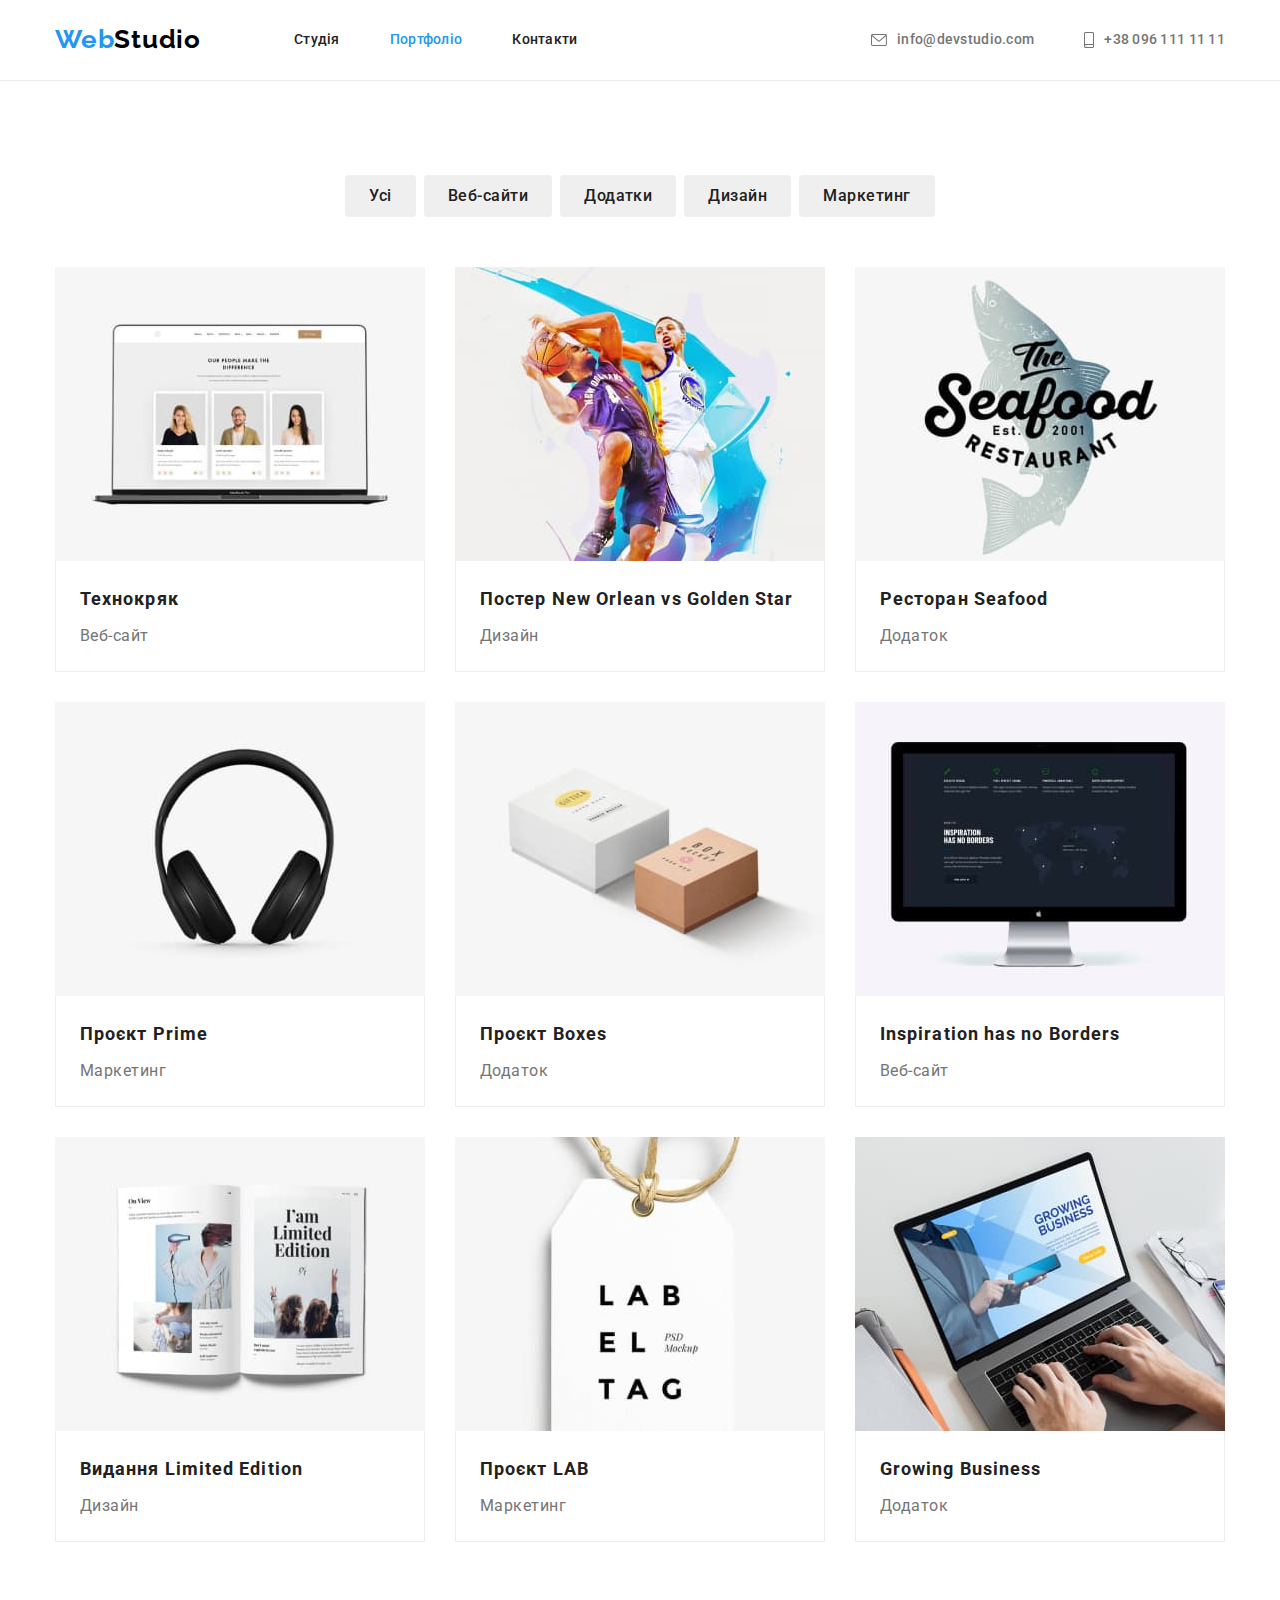
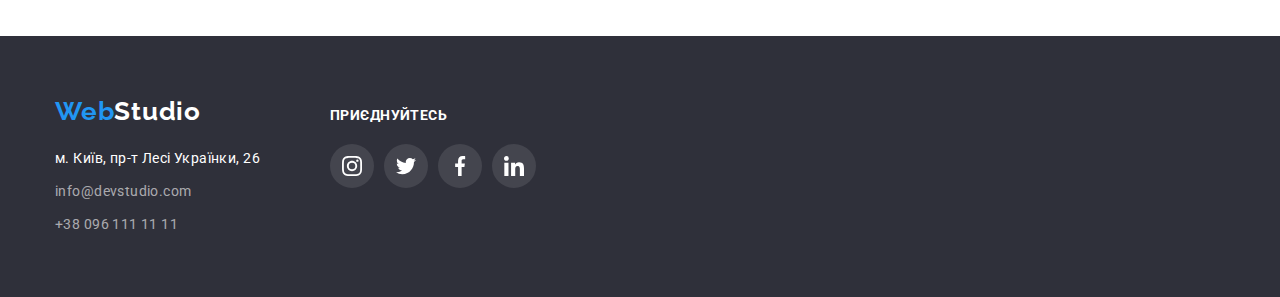
==== portfolio.html @ c270d24d "Initial commit" ====
<!DOCTYPE html>
<html lang="uk">
  <head>
    <meta charset="UTF-8" />
    <meta http-equiv="X-UA-Compatible" content="IE=edge" />
    <meta name="viewport" content="width=device-width, initial-scale=1.0" />
    <title>Студія</title>
    <link
      href="https://fonts.googleapis.com/css2?family=Raleway:wght@700&family=Roboto:wght@400;500;700;900&display=swap"
      rel="stylesheet"
    />
    <link rel="stylesheet" href="./css/modern-normalize.css" />
    <link rel="stylesheet" href="./css/styles.css" />
  </head>
  <body>
    <header class="header">
      <div class="container main-nav">
        <nav class="nav">
          <a href="./index.html" class="logo"
            ><span class="primary">Web</span><span class="secondary">Studio</span></a
          >
          <ul class="menu-nav list">
            <li class="list-item"><a href="./index.html" class="link">Студія</a></li>
            <li class="list-item"><a href="./portfolio.html" class="link current">Портфоліо</a></li>
            <li class="list-item"><a href="" class="link">Контакти</a></li>
          </ul>
        </nav>
        <ul class="contact-nav list">
          <li class="list-item">
            <a href="mailto:info@devstudio.com" class="link envelope"
              ><svg class="header-icon envelope" width="16" height="12">
                <use href="./images/icons.svg#icon-envelope"></use></svg
              >info@devstudio.com</a
            >
          </li>
          <li class="list-item">
            <a href="tel:+380961111111" class="link smartphone"
              ><svg class="header-icon smartphone" width="10" height="16">
                <use href="./images/icons.svg#icon-smartphone"></use></svg
              >+38 096 111 11 11</a
            >
          </li>
        </ul>
      </div>
    </header>
    <main>
      <section class="examples section">
        <div class="container">
          <h2 class="visually-hidden">Наші роботи</h2>
          <ul class="button-list list">
            <li class="list-item"><button type="button" class="button">Усі</button></li>
            <li class="list-item"><button type="button" class="button">Веб-сайти</button></li>
            <li class="list-item"><button type="button" class="button">Додатки</button></li>
            <li class="list-item"><button type="button" class="button">Дизайн</button></li>
            <li class="list-item"><button type="button" class="button">Маркетинг</button></li>
          </ul>
          <ul class="portfolio-list list">
            <li class="list-item">
              <a href="" class="link">
                <div class="product-thumb">
                  <img src="./images/portfolio1.jpg" alt="Технокряк" width="370" height="294" />
                  <div class="product-overlay">
                    <p class="product-meta">
                      Ресурс пропонує комплексні пропозиції з різним рівнем функціоналу та сервісів.
                      Все це дозволить відвідувачу отримати вичерпні відомості про компанію чи
                      приватну особу.
                    </p>
                  </div>
                </div>
                <div class="info">
                  <h3 class="name">Технокряк</h3>
                  <p class="category">Веб-сайт</p>
                </div></a
              >
            </li>
            <li class="list-item">
              <a href="" class="link"
                ><div class="product-thumb">
                  <img src="./images/portfolio2.jpg" alt="Технокряк" width="370" height="294" />
                  <div class="product-overlay">
                    <p class="product-meta">
                      Ресурс пропонує комплексні пропозиції з різним рівнем функціоналу та сервісів.
                      Все це дозволить відвідувачу отримати вичерпні відомості про компанію чи
                      приватну особу.
                    </p>
                  </div>
                </div>
                <div class="info">
                  <h3 class="name">Постер New Orlean vs Golden Star</h3>
                  <p class="category">Дизайн</p>
                </div></a
              >
            </li>
            <li class="list-item">
              <a href="" class="link"
                ><div class="product-thumb">
                  <img src="./images/portfolio3.jpg" alt="Технокряк" width="370" height="294" />
                  <div class="product-overlay">
                    <p class="product-meta">
                      Ресурс пропонує комплексні пропозиції з різним рівнем функціоналу та сервісів.
                      Все це дозволить відвідувачу отримати вичерпні відомості про компанію чи
                      приватну особу.
                    </p>
                  </div>
                </div>
                <div class="info">
                  <h3 class="name">Ресторан Seafood</h3>
                  <p class="category">Додаток</p>
                </div></a
              >
            </li>
            <li class="list-item">
              <a href="" class="link">
                <div class="product-thumb">
                  <img src="./images/portfolio4.jpg" alt="Технокряк" width="370" height="294" />
                  <div class="product-overlay">
                    <p class="product-meta">
                      Ресурс пропонує комплексні пропозиції з різним рівнем функціоналу та сервісів.
                      Все це дозволить відвідувачу отримати вичерпні відомості про компанію чи
                      приватну особу.
                    </p>
                  </div>
                </div>
                <div class="info">
                  <h3 class="name">Проєкт Prime</h3>
                  <p class="category">Маркетинг</p>
                </div></a
              >
            </li>
            <li class="list-item">
              <a href="" class="link"
                ><div class="product-thumb">
                  <img src="./images/portfolio5.jpg" alt="Технокряк" width="370" height="294" />
                  <div class="product-overlay">
                    <p class="product-meta">
                      Ресурс пропонує комплексні пропозиції з різним рівнем функціоналу та сервісів.
                      Все це дозволить відвідувачу отримати вичерпні відомості про компанію чи
                      приватну особу.
                    </p>
                  </div>
                </div>
                <div class="info">
                  <h3 class="name">Проєкт Boxes</h3>
                  <p class="category">Додаток</p>
                </div></a
              >
            </li>
            <li class="list-item">
              <a href="" class="link"
                ><div class="product-thumb">
                  <img src="./images/portfolio6.jpg" alt="Технокряк" width="370" height="294" />
                  <div class="product-overlay">
                    <p class="product-meta">
                      Ресурс пропонує комплексні пропозиції з різним рівнем функціоналу та сервісів.
                      Все це дозволить відвідувачу отримати вичерпні відомості про компанію чи
                      приватну особу.
                    </p>
                  </div>
                </div>
                <div class="info">
                  <h3 class="name">Inspiration has no Borders</h3>
                  <p class="category">Веб-сайт</p>
                </div></a
              >
            </li>
            <li class="list-item">
              <a href="" class="link"
                ><div class="product-thumb">
                  <img src="./images/portfolio7.jpg" alt="Технокряк" width="370" height="294" />
                  <div class="product-overlay">
                    <p class="product-meta">
                      Ресурс пропонує комплексні пропозиції з різним рівнем функціоналу та сервісів.
                      Все це дозволить відвідувачу отримати вичерпні відомості про компанію чи
                      приватну особу.
                    </p>
                  </div>
                </div>
                <div class="info">
                  <h3 class="name">Видання Limited Edition</h3>
                  <p class="category">Дизайн</p>
                </div></a
              >
            </li>
            <li class="list-item">
              <a href="" class="link"
                ><div class="product-thumb">
                  <img src="./images/portfolio8.jpg" alt="Технокряк" width="370" height="294" />
                  <div class="product-overlay">
                    <p class="product-meta">
                      Ресурс пропонує комплексні пропозиції з різним рівнем функціоналу та сервісів.
                      Все це дозволить відвідувачу отримати вичерпні відомості про компанію чи
                      приватну особу.
                    </p>
                  </div>
                </div>
                <div class="info">
                  <h3 class="name">Проєкт LAB</h3>
                  <p class="category">Маркетинг</p>
                </div></a
              >
            </li>
            <li class="list-item">
              <a href="" class="link"
                ><div class="product-thumb">
                  <img src="./images/portfolio9.jpg" alt="Технокряк" width="370" height="294" />
                  <div class="product-overlay">
                    <p class="product-meta">
                      Ресурс пропонує комплексні пропозиції з різним рівнем функціоналу та сервісів.
                      Все це дозволить відвідувачу отримати вичерпні відомості про компанію чи
                      приватну особу.
                    </p>
                  </div>
                </div>
                <div class="info">
                  <h3 class="name">Growing Business</h3>
                  <p class="category">Додаток</p>
                </div></a
              >
            </li>
          </ul>
        </div>
      </section>
    </main>
    <footer class="footer">
      <div class="container">
        <div class="footer-nav">
          <a href="./index.html" class="logo"
            ><span class="primary">Web</span><span class="secondary second">Studio</span></a
          >
          <address>
            <ul class="contact list">
              <li class="list-item">
                <a
                  href="https://goo.gl/maps/WGz5SJTLMQsoGpVZA"
                  target="_blank"
                  rel="noopener noreferrer nofollow"
                  class="link address"
                  >м. Київ, пр-т Лесі Українки, 26
                </a>
              </li>
              <li class="list-item">
                <a href="mailto:info@devstudio.com" class="link">info@devstudio.com</a>
              </li>
              <li class="list-item">
                <a href="tel:+380961111111" class="link">+38 096 111 11 11</a>
              </li>
            </ul>
          </address>
        </div>

        <div class="socials-footer">
          <p class="footer-join">приєднуйтесь</p>
          <ul class="socials-list list">
            <li class="list-item">
              <a href="https://www.instagram.com/?hl=uk" class="link"
                ><svg class="social-icon" width="20" height="20">
                  <use href="./images/icons.svg#icon-instagram"></use></svg
              ></a>
            </li>
            <li class="list-item">
              <a href="https://twitter.com/?lang=uk" class="link"
                ><svg class="social-icon" width="20" height="20">
                  <use href="./images/icons.svg#icon-twitter"></use></svg
              ></a>
            </li>
            <li class="list-item">
              <a href="https://www.facebook.com/" class="link"
                ><svg class="social-icon" width="20" height="20">
                  <use href="./images/icons.svg#icon-facebook"></use></svg
              ></a>
            </li>
            <li class="list-item">
              <a href="https://ua.linkedin.com/" class="link">
                <svg class="social-icon" width="20" height="20">
                  <use href="./images/icons.svg#icon-linkedin"></use>
                </svg>
              </a>
            </li>
          </ul>
        </div>
      </div>
    </footer>
  </body>
</html>
---- css/styles.css ----
/* html {
  box-sizing: border-box;
}
*,
*::before,
*::after {
  box-sizing: inherit;
} */
:root {
  --main-color: #212121;
  --logo-color: #000000;
  --phone-color: #757575;
  --primary-color: #ffffff;
  --accent-color: #2196f3;
  --hero-color: #2f303a;
  --layout-color: rgba(47, 48, 58, 0.4);
  --box-shadow-color: rgba(0, 0, 0, 0.15);
  --adress-color: rgba(255, 255, 255, 0.6);
  --footer-socials-bg-color: rgba(255, 255, 255, 0.1);
  --border-bottom-color: #ececec;
  --examples-border-color: #eeeeee;
  --team-section-bg-color: #f5f4fa;
  --clients-logo-color: #afb1b8;
  --activity-meta-color: rgba(47, 48, 58, 0.8);
  --close-border-color: rgba(0, 0, 0, 0.1);
  --data-modal-color: rgba(0, 0, 0, 0.2);
  --product-overlay-color: rgba(33, 150, 243, 0.9);
  --indent: 30px;
  --items: 3;
  --timing-function: cubic-bezier(0.4, 0, 0.2, 1);
}
/* Selectors */
body {
  font-family: 'Roboto', 'Times New Roman', 'Verdana', 'Tahoma', sans-serif;
  margin: 0;
  background-color: var(--primary-color);
  color: var(--main-color);
}
/* resets */
.list {
  padding: 0;
  margin: 0;
  list-style: none;
}
h1,
h2,
h3,
h4,
h5,
h6,
p {
  margin: 0;
}
.link {
  text-decoration: none;
  color: currentColor;
}
img {
  display: block;
  max-width: 100%;
  height: auto;
}
.button {
  display: inline-block;
  text-align: center;
  font-family: inherit;
  cursor: pointer;
  color: inherit;
  border-color: transparent;
}

.container {
  margin-left: auto;
  margin-right: auto;
  /* width: 1230px; */
  width: 1200px;
  padding-left: 15px;
  padding-right: 15px;
  /* outline: 2px solid tomato; */
}

.section {
  padding-top: 94px;
  padding-bottom: 94px;
}
.card-set {
  display: flex;
  flex-wrap: wrap;
  gap: var(--indent);
}

.card-set-item {
  flex-basis: calc((100% - var(--indent) * (var(--items) - 1)) / (var(--items)));
}
/* Header */
.header {
  border-bottom: 1px solid var(--border-bottom-color);
}

.logo {
  padding-top: 24px;
  padding-bottom: 25px;
  font-family: Raleway;
  font-weight: 700;
  font-size: 26px;
  line-height: 1.19;
  letter-spacing: 0.03em;
  text-decoration: none;
}

.logo > .primary {
  color: var(--accent-color);
}
.logo > .secondary {
  color: var(--logo-color);
}
.main-nav {
  display: flex;
  align-items: center;
}
.nav {
  display: flex;
  align-items: center;
}
.menu-nav {
  display: flex;
  margin-left: 93px;
}
.menu-nav .link {
  display: block;
  padding-top: 32px;
  padding-bottom: 32px;
  font-weight: 500;
  font-size: 14px;
  line-height: 1.14;
  letter-spacing: 0.02em;
  color: inherit;
  transition: color 250ms cubic-bezier(0.4, 0, 0.2, 1);
}
.menu-nav .link:hover,
.menu-nav .link:focus {
  color: var(--accent-color);
}
.menu-nav .link.current {
  position: relative;
  color: var(--accent-color);
}
.current::after {
  display: block;
  content: '';
  position: absolute;
  width: 100%;
  height: 4px;
  left: 0;
  bottom: 0;
  border-radius: 2px;
  background-color: var(--accent-color);
  opacity: 0;
  animation: show 250ms cubic-bezier(0.4, 0, 0.2, 1);
  animation-fill-mode: forwards;
}

.menu-nav .list-item + .list-item {
  margin-left: 50px;
}

.contact-nav {
  display: flex;
  margin-left: auto;
}
/* .contact-nav .list-item {
  display: inline-flex;
  align-items: center;
  color: var(--phone-color);
} */
.contact-nav .list-item + .list-item {
  margin-left: 50px;
}
.contact-nav .link {
  display: inline-flex;
  align-items: center;
  padding-top: 32px;
  padding-bottom: 32px;
  font-weight: 500;
  font-size: 14px;
  line-height: 1.14;
  letter-spacing: 0.02em;
  color: var(--phone-color);
  transition: color 250ms cubic-bezier(0.4, 0, 0.2, 1);
}
.header-icon {
  margin-right: 10px;
}

/* .contact-nav .list-item:nth-child(1) .link:before */
/* .contact-nav .link:before {
  display: inline-block;
  content: '';
  width: 16px;
  height: 12px;
  margin-right: 10px;
}
.envelope::before {
  background-image: url('../images/envelope.svg');
}
.smartphone::before {
  background-image: url('../images/smartphone.svg');
} */
.contact-nav .link:hover,
.contact-nav .link:focus {
  color: var(--accent-color);
}
.header-icon {
  fill: currentColor;
}

/* .header-icon.smartphone:hover {
  fill: var(--accent-color);
} */
/* Hero */

.hero {
  padding-top: 200px;
  padding-bottom: 200px;
  max-width: 1600px;
  height: 600px;
  margin-left: auto;
  margin-right: auto;
  background-color: var(--hero-color);
  background-image: linear-gradient(to right, var(--layout-color), var(--layout-color)),
    url('../images/hero.jpg');
  background-repeat: no-repeat;
  background-position: center;
  text-align: center;
}

.hero-title {
  /* margin-top: 0; */
  margin-bottom: 30px;
  font-weight: 900;
  font-size: 44px;
  line-height: 1.36;
  letter-spacing: 0.06em;
  text-transform: uppercase;
  color: var(--primary-color);
}
.hero .button {
  background: var(--accent-color);
  box-shadow: 0px 4px 4px var(--box-shadow-color);
  border-radius: 4px;
  padding: 10px 32px;
  font-weight: 700;
  font-size: 16px;
  line-height: 1.88;
  align-items: center;
  letter-spacing: 0.06em;
  color: var(--primary-color);
}
/* Features */
.without-padding {
  padding-bottom: 0;
}
.visually-hidden {
  position: absolute;
  width: 1px;
  height: 1px;
  margin: -1px;
  border: 0;
  padding: 0;

  white-space: nowrap;
  clip-path: inset(100%);
  clip: rect(0 0 0 0);
  overflow: hidden;
}
.feature-list {
  display: flex;
  flex-wrap: wrap;
}
.feature-list .list-item {
  --items: 4;
  flex-basis: calc((100% - var(--indent) * (var(--items) - 1)) / (var(--items)));
}
.wrapper {
  display: flex;
  align-items: center;
  justify-content: center;
  margin-bottom: 30px;
  background-color: var(--team-section-bg-color);
  width: 100%;
  height: 120px;
}

.feature-list > .list-item + .list-item {
  margin-left: 30px;
}

.features h3 {
  /* margin-top: 0; */
  margin-bottom: 10px;
  font-weight: 700;
  font-size: 14px;
  line-height: 1.14;
  letter-spacing: 0.03em;
  text-transform: uppercase;
}
.features p {
  /* margin-top: 0;
  margin-bottom: 0; */
  font-size: 14px;
  line-height: 1.71;
  /* or 171% */
  letter-spacing: 0.03em;
  color: var(--phone-color);
}
/* Activity images */
.activity .title,
.team .title,
.clients .title {
  /* margin-top: 0; */
  margin-bottom: 50px;
  font-weight: 700;
  font-size: 36px;
  line-height: 1.17;
  text-align: center;
  letter-spacing: 0.03em;
}
.activity-list {
  display: flex;
  flex-wrap: wrap;
}
/* .activity-list img,
.team-list img {
  display: block;
} */
.activity-list > .list-item + .list-item,
.team-list > .list-item + .list-item {
  margin-left: 30px;
}
.activity-thumb {
  position: relative;
}
.activity-meta {
  position: absolute;
  bottom: 0;
  left: 0;
  background-color: var(--activity-meta-color);
  width: 100%;
  height: 70px;
}
.activity-name {
  position: absolute;
  font-weight: 700;
  font-size: 14px;
  line-height: 1.14;
  text-align: center;
  letter-spacing: 0.03em;
  text-transform: uppercase;
  color: var(--primary-color);
  top: 50%;
  left: 50%;
  transform: translate(-50%, -50%);
}
/* Team */
.team.section {
  background-color: var(--team-section-bg-color);
}
.team-list {
  display: flex;
  flex-wrap: wrap;
}
.team-list > .list-item {
  background-color: var(--primary-color);
  box-shadow: 0px 1px 3px rgba(0, 0, 0, 0.12), 0px 1px 1px rgba(0, 0, 0, 0.14),
    0px 2px 1px rgba(0, 0, 0, 0.2);
  border-radius: 0px 0px 4px 4px;
}
/* .teammate img {
  margin-bottom: 30px;
} */
.teammate-info {
  padding-top: 30px;
  padding-bottom: 30px;
}
.teammate .name {
  /* margin-top: 0; */
  margin-bottom: 10px;
  font-weight: 500;
  font-size: 16px;
  line-height: 1.19;
  text-align: center;
  letter-spacing: 0.03em;
}
.teammate .post {
  /* margin-top: 0; */
  margin-bottom: 16px;
  font-size: 16px;
  line-height: 1.19;
  text-align: center;
  letter-spacing: 0.03em;
  color: var(--phone-color);
}
.socials-list {
  display: flex;
  gap: 10px;
  justify-content: center;
}
.socials-list > .list-item {
  flex-basis: 44px;
}
.teammate-info .link {
  width: 44px;
  height: 44px;
  padding: 12px;

  border-radius: 50%;
  display: block;
  background-color: transparent;
  color: var(--clients-logo-color);
  transition: color 250ms cubic-bezier(0.4, 0, 0.2, 1),
    background-color 250ms cubic-bezier(0.4, 0, 0.2, 1);
}
.teammate-info .link:hover,
.teammate-info .link:focus {
  background-color: var(--accent-color);
  color: var(--primary-color);
}
.teammate-info .social-icon {
  fill: currentColor;
}

/* Clients */
.clients-list {
  display: flex;
  justify-content: center;
  gap: var(--indent);
  cursor: pointer;
}

.clients-list .link {
  display: flex;
  align-items: center;
  justify-content: center;
  width: 170px;
  height: 92px;
  border: 1px solid var(--clients-logo-color);
  border-radius: 4px;
  color: var(--clients-logo-color);
  transition: color 250ms cubic-bezier(0.4, 0, 0.2, 1),
    border-color 250ms cubic-bezier(0.4, 0, 0.2, 1);
}
.clients-list .link:hover,
.clients-list .link:focus {
  color: var(--accent-color);
  border-color: var(--accent-color);
}
.clients-logo {
  display: block;
  fill: currentColor;
}
/* Footer */
.footer {
  background-color: var(--hero-color);
  padding-top: 60px;
  padding-bottom: 60px;
}
.footer .logo {
  display: inline-block;
  padding: 0;
  margin-bottom: 20px;
}
.contact.list .list-item:not(:last-child) {
  margin-bottom: 9px;
}
.contact .link {
  font-style: normal;
  font-size: 14px;
  line-height: 1.71;
  /* or 171% */
  letter-spacing: 0.03em;
  color: var(--adress-color);
}
.link.address {
  color: var(--primary-color);
}
.secondary.second {
  color: var(--primary-color);
}
.footer-join {
  font-weight: 700;
  font-size: 14px;
  line-height: 1.14;
  letter-spacing: 0.03em;
  text-transform: uppercase;
  color: var(--primary-color);
  margin-bottom: 20px;
}
.socials-footer .link {
  width: 44px;
  height: 44px;
  padding: 12px;
  border-radius: 50%;
  display: block;
  background-color: var(--footer-socials-bg-color);
  color: var(--primary-color);
  transition: color 250ms cubic-bezier(0.4, 0, 0.2, 1),
    background-color 250ms cubic-bezier(0.4, 0, 0.2, 1);
}
.socials-footer .link:hover,
.socials-footer .link:focus {
  background-color: var(--accent-color);
  color: var(--primary-color);
}
.socials-footer .social-icon {
  fill: currentColor;
}
.footer .container {
  display: flex;
  align-items: baseline;
  gap: 70px;
}
/* Portfolio */
.button-list {
  display: flex;
  text-align: center;
  align-items: center;
  justify-content: center;
  margin-bottom: 50px;
}
/* .socials-footer {
  align-self: flex-start;
  margin-top: 12px;
} */
.examples .button {
  padding: 6px 22px;
  font-weight: 500;
  font-size: 16px;
  line-height: 1.62;
  text-align: center;
  letter-spacing: 0.03em;
  border-radius: 4px;
  transition: color 250ms cubic-bezier(0.4, 0, 0.2, 1),
    background-color 250ms cubic-bezier(0.4, 0, 0.2, 1),
    box-shadow 250ms cubic-bezier(0.4, 0, 0.2, 1);
}
.button-list .list-item:not(:first-child) {
  margin-left: 8px;
}
.examples .button:hover,
.examples .button:focus {
  background-color: var(--accent-color);
  color: var(--primary-color);
  box-shadow: 0px 3px 1px rgba(0, 0, 0, 0.1), 0px 1px 2px rgba(0, 0, 0, 0.08),
    0px 2px 2px rgba(0, 0, 0, 0.12);
}
.examples .name {
  /* margin-top: 0; */
  margin-bottom: 4px;
  font-weight: 700;
  font-size: 18px;
  line-height: 2;
  letter-spacing: 0.06em;
}
.examples .category {
  /* margin-top: 0;
  margin-bottom: 0; */
  font-size: 16px;
  line-height: 1.88;
  letter-spacing: 0.03em;
  color: var(--phone-color);
}
.portfolio-list {
  display: flex;
  flex-wrap: wrap;
  justify-content: center;
  /* margin-right: -15px; */
}
/* .portfolio-list img {
  display: block;
  max-width: 100%;
  height: auto; 
} */

/* .portfolio-list .list-item {
  width: 370px;
  width: calc((100% - 60px) / 3);
  margin-right: 15px; 
  }*/

.portfolio-list .list-item:not(:nth-child(3n)) {
  margin-right: 30px;
}

.portfolio-list .list-item:not(:nth-last-child(-n + 3)) {
  margin-bottom: 30px;
}

.portfolio-list img {
  margin-right: 0px;
  /* margin-bottom: 20px; */
}
.info {
  padding: 20px 24px;
  border: 1px solid var(--examples-border-color);
  border-top: none;
}
.portfolio-list .list-item {
  flex-basis: calc((100% - var(--indent) * (var(--items) - 1)) / (var(--items)));
  transition: box-shadow 250ms cubic-bezier(0.4, 0, 0.2, 1);
}
.portfolio-list .list-item:hover {
  box-shadow: 0px 1px 1px rgba(0, 0, 0, 0.12), 0px 4px 4px rgba(0, 0, 0, 0.06),
    1px 4px 6px rgba(0, 0, 0, 0.16);
}
/* .product-thumb:hover::before {
  opacity: 1;
} */
.product-thumb {
  position: relative;
  width: 370px;
  height: 294px;
  overflow: hidden;
}
.product-overlay {
  position: absolute;
  top: 0;
  left: 0;
  width: 100%;
  height: 100%;
  color: var(--primary-color);
  background-color: var(--product-overlay-color);

  transform: translateY(100%);
  opacity: 0;
  transition: transform 250ms cubic-bezier(0.4, 0, 0.2, 1),
    opacity 250ms cubic-bezier(0.4, 0, 0.2, 1);
}
.portfolio-list .list-item:hover .product-overlay {
  transform: translateY(0);
  opacity: 1;
}
.product-meta {
  position: absolute;
  top: 50%;
  left: 50%;
  width: 322px;
  font-size: 18px;
  line-height: 1.56;
  letter-spacing: 0.03em;
  transform: translate(-50%, -50%);
}
.data-modal {
  position: fixed;
  top: 0;
  left: 0;
  width: 100%;
  height: 100%;
  background-color: var(--data-modal-color);

  opacity: 1;

  transition: opacity 250ms cubic-bezier(0.4, 0, 0.2, 1);
}

.data-modal.is-hidden {
  opacity: 0;
  pointer-events: none;
}

.data-modal.is-hidden .modal {
  transform: translate(-50%, -50%) scale(1.1);
}

.modal {
  position: absolute;
  top: 50%;
  left: 50%;

  min-width: 528px;
  min-height: 581px;
  padding: 15px;

  background-color: var(--primary-color);

  transform: translate(-50%, -50%) scale(1);

  transition: transform 250ms cubic-bezier(0.4, 0, 0.2, 1);
}
.modal-close {
  display: flex;
  align-items: center;
  justify-content: center;
  position: absolute;
  top: 0;
  right: 0;
  width: 30px;
  height: 30px;
  margin-right: 8px;
  margin-top: 8px;
  border-radius: 50%;
  color: var(--logo-color);
  background-color: var(--primary-color);
  border: 1px solid var(--close-border-color);
}
.close-button {
  fill: currentColor;
}
@keyframes show {
  0% {
    opacity: 0;
  }
  100% {
    opacity: 1;
  }
}
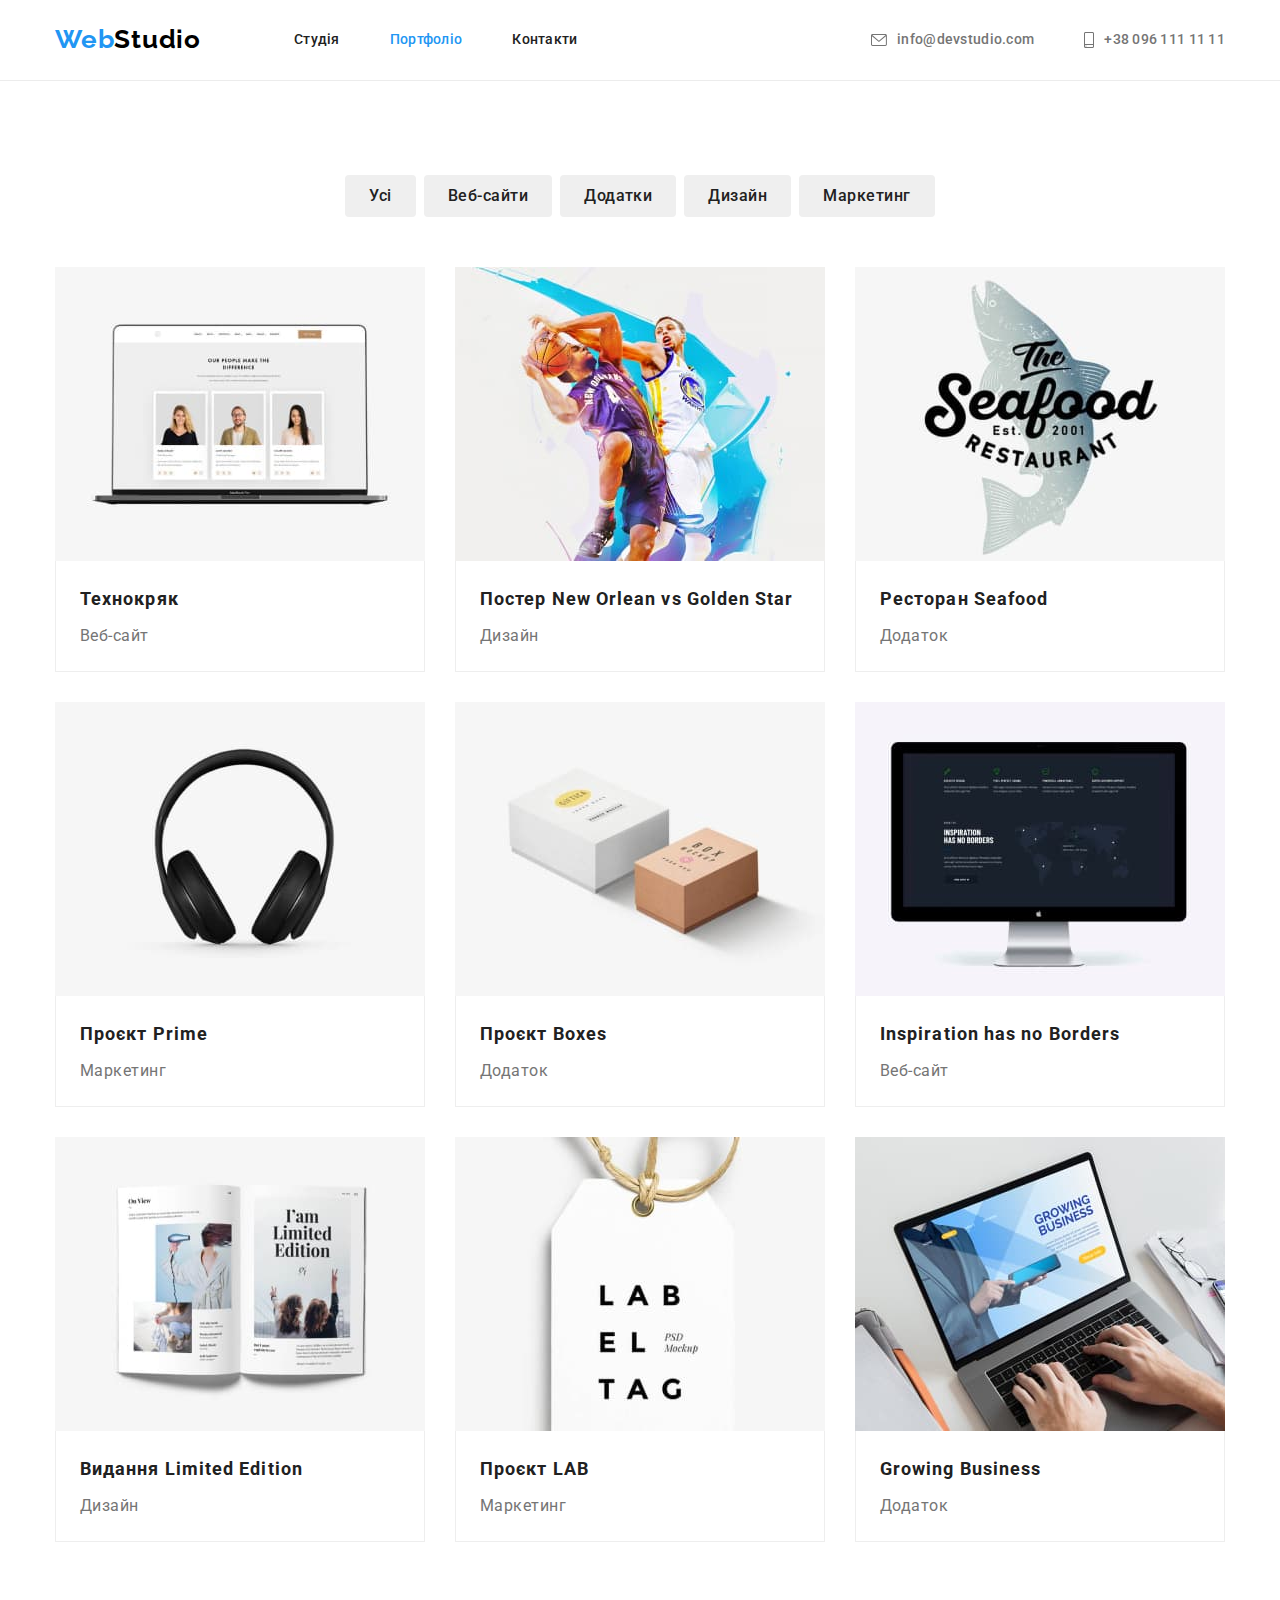
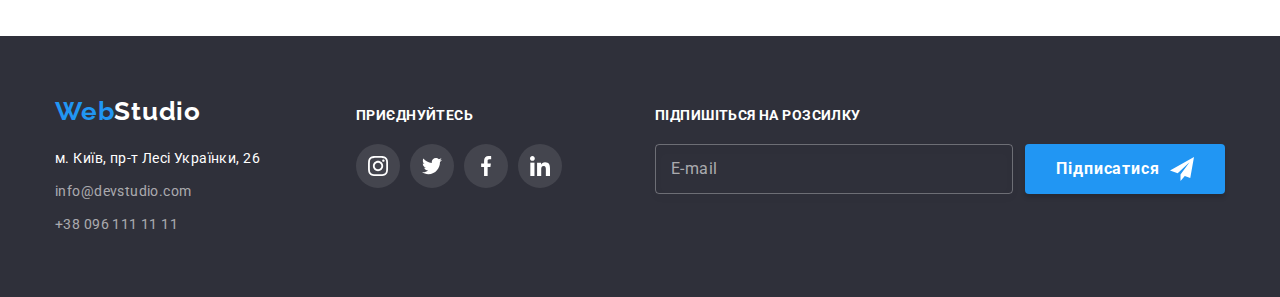
==== commit cc88ac38: "Finish footer mailing" ====
--- a/portfolio.html
+++ b/portfolio.html
@@ -227,7 +227,7 @@
           <a href="./index.html" class="logo"
             ><span class="primary">Web</span><span class="secondary second">Studio</span></a
           >
-          <address>
+          <address class="address">
             <ul class="contact list">
               <li class="list-item">
                 <a
@@ -252,31 +252,66 @@
           <p class="footer-join">приєднуйтесь</p>
           <ul class="socials-list list">
             <li class="list-item">
-              <a href="https://www.instagram.com/?hl=uk" class="link"
+              <a
+                href="https://www.instagram.com/?hl=uk"
+                class="link"
+                target="_blank"
+                rel="noopener noreferrer"
                 ><svg class="social-icon" width="20" height="20">
                   <use href="./images/icons.svg#icon-instagram"></use></svg
               ></a>
             </li>
             <li class="list-item">
-              <a href="https://twitter.com/?lang=uk" class="link"
+              <a
+                href="https://twitter.com/?lang=uk"
+                class="link"
+                target="_blank"
+                rel="noopener noreferrer"
                 ><svg class="social-icon" width="20" height="20">
                   <use href="./images/icons.svg#icon-twitter"></use></svg
               ></a>
             </li>
             <li class="list-item">
-              <a href="https://www.facebook.com/" class="link"
+              <a
+                href="https://www.facebook.com/"
+                class="link"
+                target="_blank"
+                rel="noopener noreferrer"
                 ><svg class="social-icon" width="20" height="20">
                   <use href="./images/icons.svg#icon-facebook"></use></svg
               ></a>
             </li>
             <li class="list-item">
-              <a href="https://ua.linkedin.com/" class="link">
+              <a
+                href="https://ua.linkedin.com/"
+                class="link"
+                target="_blank"
+                rel="noopener noreferrer"
+              >
                 <svg class="social-icon" width="20" height="20">
                   <use href="./images/icons.svg#icon-linkedin"></use>
                 </svg>
               </a>
             </li>
           </ul>
+        </div>
+          <form class="form newsletter">
+            <p class="subscribe">Підпишіться на розсилку</p>
+            <div class="newsletter-wrapper">
+              <input
+                type="email"
+                class="form-input"
+                name="email"
+                id="footer-email"
+                placeholder=" "
+              />
+              <label for="footer-email" class="footer-email-label">E-mail</label>
+              <button type="submit" class="button subscribe-button">
+                Підписатися<svg class="subscribe-icon" width="24" height="24">
+                  <use href="./images/icons.svg#icon-send"></use>
+                </svg>
+              </button>
+          </form>
         </div>
       </div>
     </footer>
--- a/css/styles.css
+++ b/css/styles.css
@@ -25,6 +25,7 @@
   --close-border-color: rgba(0, 0, 0, 0.1);
   --data-modal-color: rgba(0, 0, 0, 0.2);
   --product-overlay-color: rgba(33, 150, 243, 0.9);
+  --subscribe-form-color: rgba(255, 255, 255, 0.6);
   --indent: 30px;
   --items: 3;
   --timing-function: cubic-bezier(0.4, 0, 0.2, 1);
@@ -476,7 +477,6 @@
   font-style: normal;
   font-size: 14px;
   line-height: 1.71;
-  /* or 171% */
   letter-spacing: 0.03em;
   color: var(--adress-color);
 }
@@ -517,7 +517,88 @@
 .footer .container {
   display: flex;
   align-items: baseline;
-  gap: 70px;
+  /* gap: 70px; */
+}
+.address {
+  width: 231px;
+}
+.socials-footer {
+  margin-left: 70px;
+}
+.newsletter {
+  margin-left: auto;
+}
+
+.newsletter .subscribe {
+  font-weight: 700;
+  font-size: 14px;
+  line-height: 1.14;
+  letter-spacing: 0.03em;
+  text-transform: uppercase;
+  color: var(--primary-color);
+  margin-bottom: 20px;
+}
+.newsletter-wrapper {
+  display: flex;
+  align-items: center;
+  justify-content: center;
+  position: relative;
+}
+.footer-email-label {
+  position: absolute;
+  top: 50%;
+  left: 16px;
+  transform: translateY(-50%);
+
+  line-height: 1.25;
+  letter-spacing: 0.03em;
+  pointer-events: none;
+  color: var(--subscribe-form-color);
+  opacity: 1;
+  transition: opacity 250ms cubic-bezier(0.4, 0, 0.2, 1);
+}
+
+.form-input:focus + .footer-email-label,
+.form-input:not(:placeholder-shown) + .footer-email-label {
+  opacity: 0;
+}
+.subscribe-button {
+  display: block;
+  font-weight: 700;
+  font-size: 16px;
+  line-height: 1.88;
+  padding-top: 10px;
+  padding-bottom: 10px;
+  margin-left: 12px;
+  display: inline-flex;
+  align-items: center;
+  justify-content: center;
+  text-align: center;
+  letter-spacing: 0.06em;
+  min-width: 200px;
+  height: 50px;
+  color: var(--primary-color);
+  background: var(--accent-color);
+  box-shadow: 0px 4px 4px rgba(0, 0, 0, 0.15);
+  border-radius: 4px;
+}
+.form-input {
+  display: block;
+  /* box-sizing: border-box; */
+  background-color: transparent;
+  font-size: 16px;
+  line-height: 1.25;
+  letter-spacing: 0.03em;
+  padding-left: 16px;
+  color: var(--subscribe-form-color);
+  width: 358px;
+  height: 50px;
+  border: 1px solid rgba(255, 255, 255, 0.3);
+  filter: drop-shadow(0px 4px 4px rgba(0, 0, 0, 0.15));
+  border-radius: 4px;
+}
+.subscribe-icon {
+  margin-left: 10px;
 }
 /* Portfolio */
 .button-list {
@@ -530,7 +611,9 @@
 /* .socials-footer {
   align-self: flex-start;
   margin-top: 12px;
-} */
+} 
+*/
+
 .examples .button {
   padding: 6px 22px;
   font-weight: 500;
@@ -656,7 +739,7 @@
   width: 100%;
   height: 100%;
   background-color: var(--data-modal-color);
-
+  /* visibility: visible; */
   opacity: 1;
 
   transition: opacity 250ms cubic-bezier(0.4, 0, 0.2, 1);
@@ -665,13 +748,16 @@
 .data-modal.is-hidden {
   opacity: 0;
   pointer-events: none;
+  /* visibility: hidden; */
 }
 
 .data-modal.is-hidden .modal {
+  /* visibility: hidden; */
   transform: translate(-50%, -50%) scale(1.1);
 }
 
 .modal {
+  /* visibility: visible; */
   position: absolute;
   top: 50%;
   left: 50%;
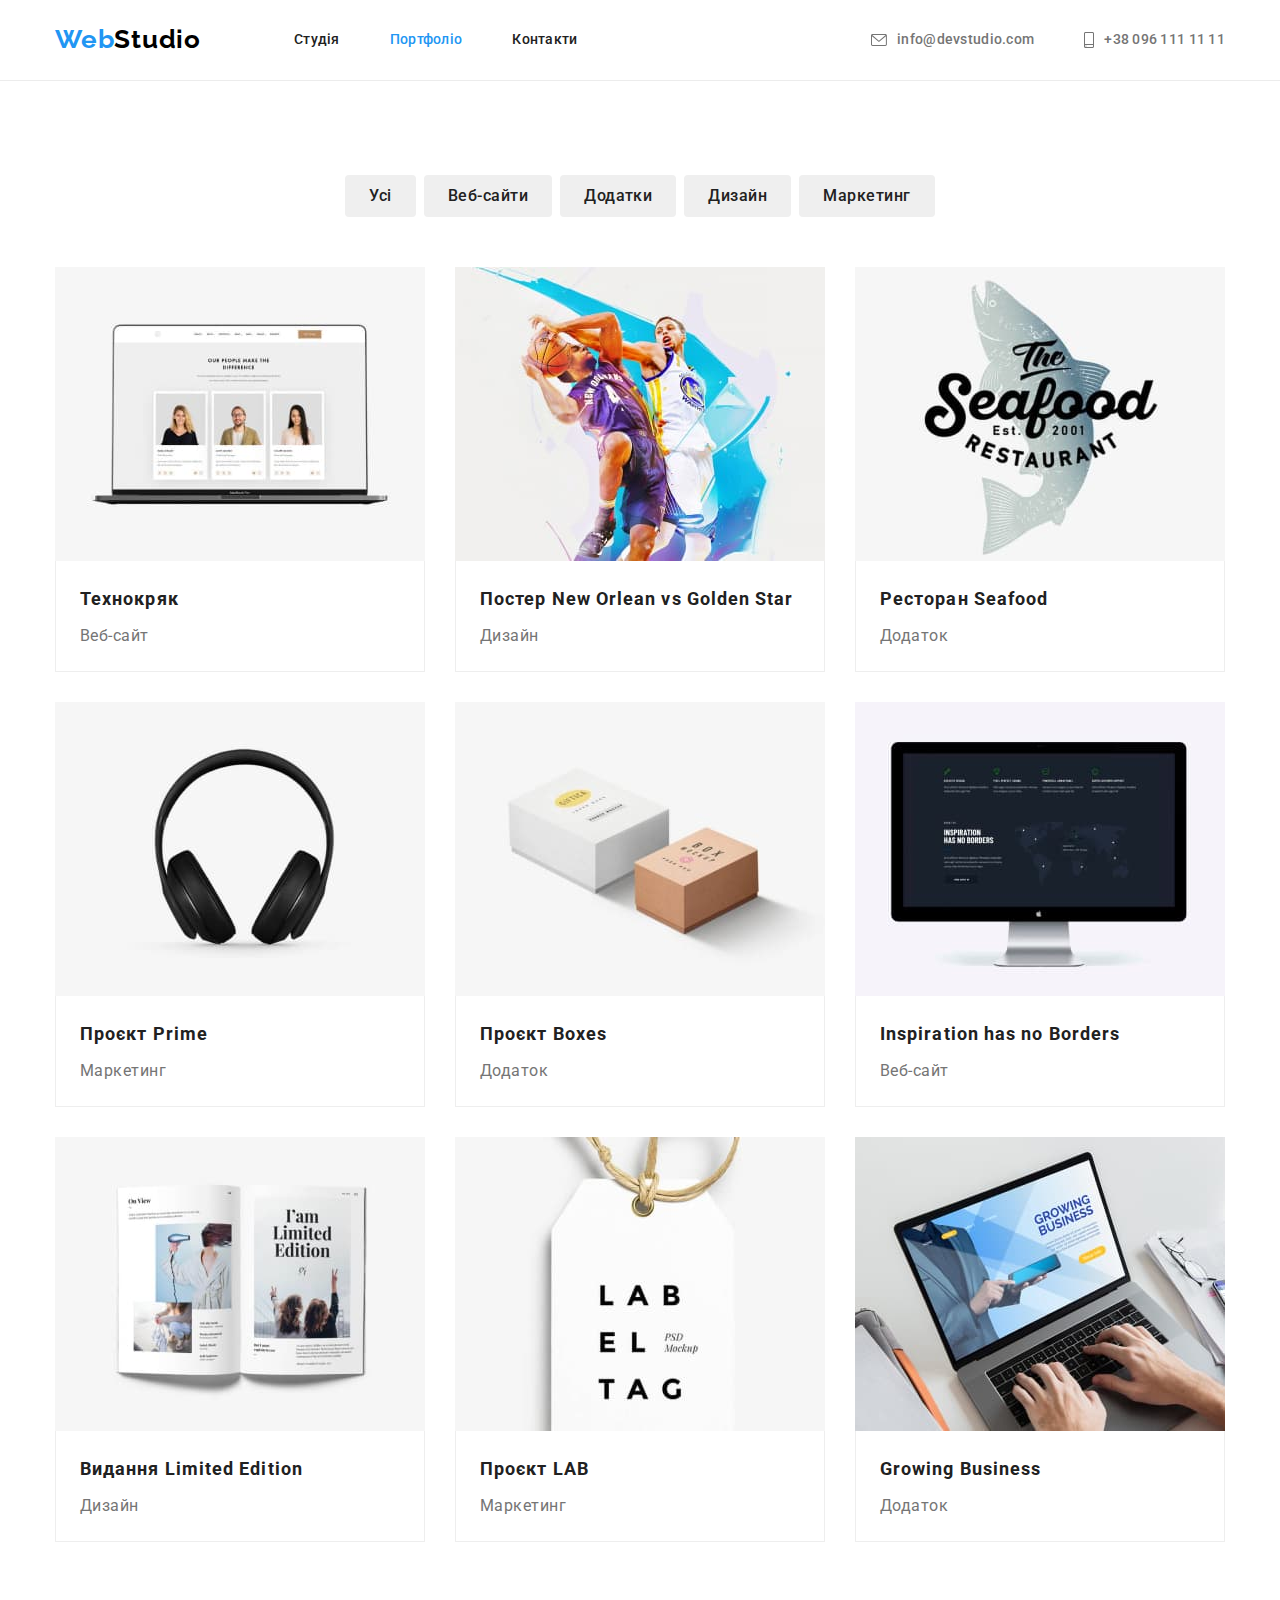
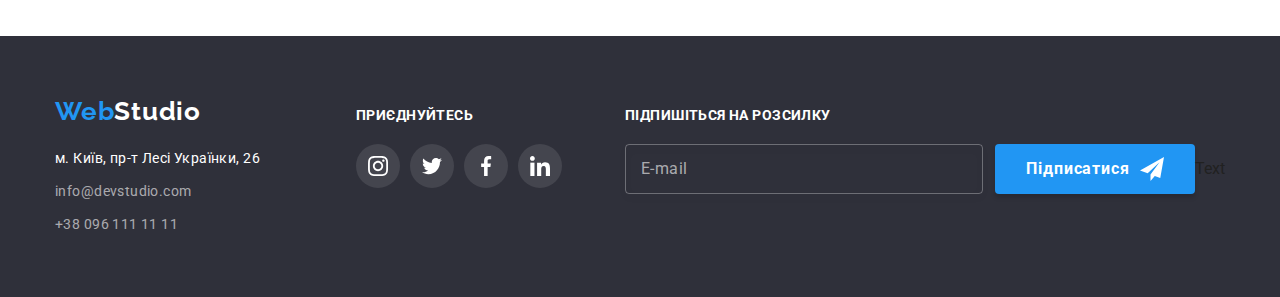
==== commit f229c1a1: "Try to fix" ====
--- a/portfolio.html
+++ b/portfolio.html
@@ -311,6 +311,7 @@
                   <use href="./images/icons.svg#icon-send"></use>
                 </svg>
               </button>
+              <span>Text</span>
           </form>
         </div>
       </div>
